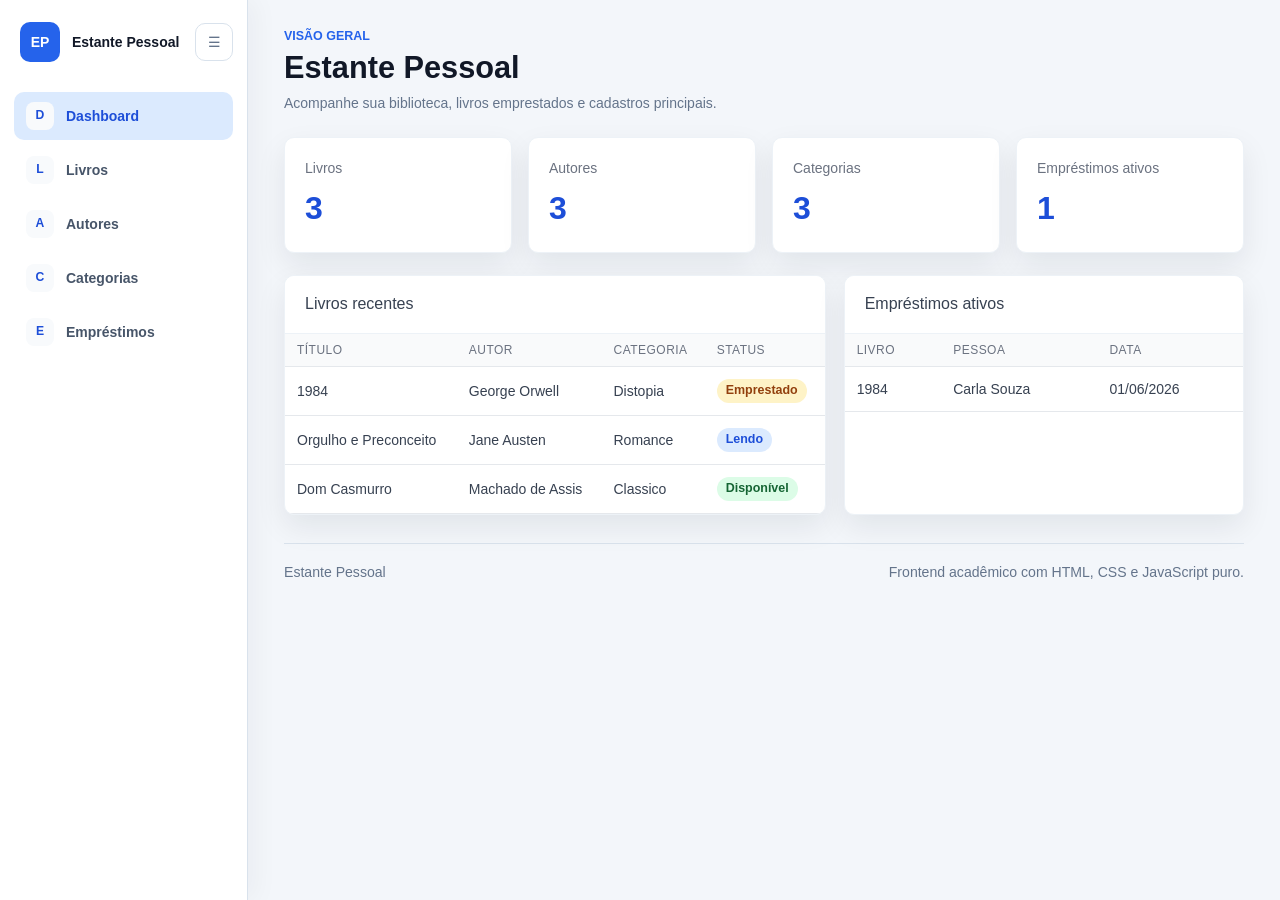
==== index.html @ 1ae8dffc "Initial commit: add Estante Pessoal frontend" ====
<!doctype html>
<html lang="pt-BR">
  <head>
    <meta charset="utf-8">
    <meta name="viewport" content="width=device-width, initial-scale=1">
    <title>Estante Pessoal | Dashboard</title>
    <link rel="stylesheet" href="./src/vendor/tabler/dist/css/tabler.min.css">
    <link rel="stylesheet" href="./src/assets/css/global.css">
    <link rel="stylesheet" href="./src/assets/css/custom.css">
  </head>
  <body>
    <div class="app-shell">
      <aside id="sidebar" class="app-sidebar"></aside>
      <main class="app-main">
        <header class="page-header">
          <div class="page-heading">
            <p class="page-kicker">Visão geral</p>
            <h1 class="page-title">Estante Pessoal</h1>
            <p class="page-description">Acompanhe sua biblioteca, livros emprestados e cadastros principais.</p>
          </div>
        </header>

        <section class="dashboard-grid" id="summaryCards" aria-label="Resumo da estante"></section>

        <section class="content-grid" aria-label="Dados recentes da estante">
          <article class="card table-card">
            <header class="card-header">
              <h2 class="card-title">Livros recentes</h2>
            </header>
            <div class="table-responsive">
              <table class="table table-vcenter">
                <thead>
                  <tr>
                    <th>Título</th>
                    <th>Autor</th>
                    <th>Categoria</th>
                    <th>Status</th>
                  </tr>
                </thead>
                <tbody id="recentBooksTable"></tbody>
              </table>
            </div>
          </article>

          <article class="card table-card">
            <header class="card-header">
              <h2 class="card-title">Empréstimos ativos</h2>
            </header>
            <div class="table-responsive">
              <table class="table table-vcenter">
                <thead>
                  <tr>
                    <th>Livro</th>
                    <th>Pessoa</th>
                    <th>Data</th>
                  </tr>
                </thead>
                <tbody id="activeLoansTable"></tbody>
              </table>
            </div>
          </article>
        </section>

        <footer class="app-footer">
          <span>Estante Pessoal</span>
          <span>Frontend acadêmico com HTML, CSS e JavaScript puro.</span>
        </footer>
      </main>
    </div>
    <div id="toastContainer" class="toast-container"></div>
    <script src="./src/vendor/tabler/dist/js/tabler.min.js" defer></script>
    <script type="module" src="./src/js/controllers/dashboardController.js"></script>
  </body>
</html>
---- src/assets/css/global.css ----
:root {
  --app-primary: #2563eb;
  --app-primary-dark: #1d4ed8;
  --app-primary-soft: #dbeafe;
  --app-bg: #f3f6fa;
  --app-surface: #ffffff;
  --app-surface-muted: #f8fafc;
  --app-border: #d9e2ec;
  --app-border-soft: #edf2f7;
  --app-text: #111827;
  --app-muted: #64748b;
  --app-sidebar-width: 248px;
  --app-sidebar-collapsed-width: 84px;
  --collapsed-nav-item-size: 44px;
  --app-radius: 10px;
  --app-shadow: 0 12px 30px rgba(15, 23, 42, 0.08);
}

* {
  box-sizing: border-box;
}

body {
  min-height: 100vh;
  margin: 0;
  background: var(--app-bg);
  color: var(--app-text);
}

.app-shell {
  display: grid;
  grid-template-columns: var(--app-sidebar-width) minmax(0, 1fr);
  min-height: 100vh;
  transition: grid-template-columns 180ms ease;
}

body.sidebar-collapsed .app-shell {
  grid-template-columns: var(--app-sidebar-collapsed-width) minmax(0, 1fr);
}

.app-sidebar {
  position: sticky;
  top: 0;
  z-index: 1030;
  height: 100vh;
  padding: 18px 14px;
  background: var(--app-surface);
  border-right: 1px solid var(--app-border);
  box-shadow: 8px 0 24px rgba(15, 23, 42, 0.04);
  overflow: hidden;
}

.app-main {
  width: 100%;
  max-width: 1360px;
  margin: 0 auto;
  padding: 28px clamp(18px, 3vw, 36px);
}

.brand {
  display: flex;
  align-items: center;
  gap: 12px;
  min-height: 48px;
  padding: 0 6px;
  color: var(--app-text);
  font-weight: 800;
}

.brand-mark {
  display: grid;
  flex: 0 0 40px;
  width: 40px;
  height: 40px;
  place-items: center;
  border-radius: 10px;
  background: var(--app-primary);
  color: #ffffff;
  font-weight: 800;
}

.brand-text,
.sidebar-text {
  white-space: nowrap;
  transition: opacity 160ms ease;
}

.sidebar-top {
  display: flex;
  align-items: center;
  justify-content: space-between;
  gap: 8px;
  padding-bottom: 18px;
}

.sidebar-toggle,
.mobile-sidebar-button,
.sidebar-close {
  display: inline-grid;
  width: 38px;
  height: 38px;
  place-items: center;
  border: 1px solid var(--app-border);
  border-radius: 10px;
  background: var(--app-surface);
  color: var(--app-muted);
  cursor: pointer;
}

.sidebar-toggle {
  flex: 0 0 38px;
}

.mobile-sidebar-button {
  display: none;
  flex: 0 0 38px;
}

.sidebar-toggle:hover,
.mobile-sidebar-button:hover,
.sidebar-close:hover {
  background: var(--app-primary-soft);
  color: var(--app-primary-dark);
}

.sidebar-close {
  display: none;
}

.nav-list {
  display: grid;
  gap: 6px;
  margin: 8px 0 0;
  padding: 0;
  list-style: none;
}

.nav-link {
  display: flex;
  align-items: center;
  gap: 12px;
  min-height: 44px;
  padding: 10px 12px;
  border-radius: 10px;
  color: #475569;
  text-decoration: none;
  font-weight: 650;
}

.nav-link:hover,
.nav-link.is-active {
  background: var(--app-primary-soft);
  color: var(--app-primary-dark);
}

.nav-icon {
  display: inline-grid;
  flex: 0 0 28px;
  width: 28px;
  height: 28px;
  place-items: center;
  border-radius: 8px;
  background: var(--app-surface-muted);
  color: var(--app-primary-dark);
  font-size: 0.76rem;
  font-weight: 800;
}

body.sidebar-collapsed .app-sidebar {
  display: flex;
  flex-direction: column;
  align-items: center;
  padding: 18px 0;
}

body.sidebar-collapsed .brand {
  display: flex;
  align-items: center;
  justify-content: center;
  width: var(--collapsed-nav-item-size);
  height: var(--collapsed-nav-item-size);
  min-width: var(--collapsed-nav-item-size);
  min-height: var(--collapsed-nav-item-size);
  padding: 0;
  gap: 0;
}

body.sidebar-collapsed .brand-mark {
  width: var(--collapsed-nav-item-size);
  height: var(--collapsed-nav-item-size);
  flex: 0 0 var(--collapsed-nav-item-size);
  line-height: var(--collapsed-nav-item-size);
}

body.sidebar-collapsed .brand-text,
body.sidebar-collapsed .sidebar-text {
  width: 0;
  opacity: 0;
  overflow: hidden;
}

body.sidebar-collapsed .sidebar-top {
  width: 100%;
  display: flex;
  flex-direction: column;
  align-items: center;
  justify-content: center;
  gap: 12px;
  padding-bottom: 24px;
}

body.sidebar-collapsed .sidebar-toggle {
  display: flex;
  align-items: center;
  justify-content: center;
  width: var(--collapsed-nav-item-size);
  height: var(--collapsed-nav-item-size);
  min-width: var(--collapsed-nav-item-size);
  min-height: var(--collapsed-nav-item-size);
  flex: 0 0 var(--collapsed-nav-item-size);
  padding: 0;
  border-radius: 11px;
  line-height: 1;
}

body.sidebar-collapsed .nav-list {
  width: 100%;
  display: grid;
  justify-items: center;
  margin: 0;
  padding: 0;
  gap: 8px;
}

body.sidebar-collapsed .nav-link {
  display: flex;
  align-items: center;
  justify-content: center;
  width: var(--collapsed-nav-item-size);
  height: var(--collapsed-nav-item-size);
  min-width: var(--collapsed-nav-item-size);
  min-height: var(--collapsed-nav-item-size);
  padding: 0;
  border-radius: 11px;
  gap: 0;
  line-height: 1;
}

body.sidebar-collapsed .nav-icon {
  display: flex;
  align-items: center;
  justify-content: center;
  width: var(--collapsed-nav-item-size);
  height: var(--collapsed-nav-item-size);
  flex: 0 0 var(--collapsed-nav-item-size);
  background: transparent;
  border-radius: inherit;
  line-height: 1;
}

.sidebar-overlay {
  position: fixed;
  inset: 0;
  z-index: 1020;
  display: none;
  background: rgba(15, 23, 42, 0.45);
}

.page-header {
  display: flex;
  align-items: flex-start;
  justify-content: space-between;
  gap: 20px;
  margin-bottom: 24px;
}

.page-heading {
  min-width: 0;
}

.page-kicker {
  margin: 0 0 4px;
  color: var(--app-primary);
  font-size: 0.78rem;
  font-weight: 800;
  text-transform: uppercase;
}

.page-title {
  margin: 0;
  color: var(--app-text);
  font-size: clamp(1.6rem, 2.4vw, 2.25rem);
  line-height: 1.15;
}

.page-description {
  max-width: 640px;
  margin: 8px 0 0;
  color: var(--app-muted);
}

.page-actions {
  display: flex;
  flex: 0 0 auto;
  justify-content: flex-end;
}

.dashboard-grid {
  display: grid;
  grid-template-columns: repeat(4, minmax(0, 1fr));
  gap: 16px;
  margin-bottom: 22px;
}

.summary-card {
  border: 1px solid var(--app-border-soft);
  border-radius: var(--app-radius);
  background: var(--app-surface);
  padding: 20px;
  box-shadow: var(--app-shadow);
}

.summary-value {
  display: block;
  margin-top: 8px;
  color: var(--app-primary-dark);
  font-size: 2rem;
  font-weight: 800;
}

.content-grid {
  display: grid;
  grid-template-columns: minmax(0, 1.15fr) minmax(320px, 0.85fr);
  gap: 18px;
}

.content-section {
  display: grid;
  gap: 18px;
}

.table-card {
  overflow: hidden;
}

.form-grid,
.modal-form {
  display: grid;
  grid-template-columns: repeat(2, minmax(0, 1fr));
  gap: 16px;
}

.form-field-wide {
  grid-column: 1 / -1;
}

.form-actions {
  display: flex;
  gap: 10px;
}

.action-buttons {
  display: flex;
  justify-content: flex-end;
  gap: 8px;
  white-space: nowrap;
}

.empty-row {
  color: var(--app-muted);
  text-align: center;
}

.toast-container {
  position: fixed;
  right: 24px;
  top: 24px;
  z-index: 1080;
  display: grid;
  gap: 10px;
  width: min(360px, calc(100vw - 32px));
}

.app-toast {
  padding: 14px 16px;
  border-left: 4px solid var(--app-primary);
  border-radius: var(--app-radius);
  background: var(--app-surface);
  box-shadow: var(--app-shadow);
}

.app-toast.success {
  border-left-color: #16a34a;
}

.app-toast.error {
  border-left-color: #dc2626;
}

.app-toast.warning {
  border-left-color: #d97706;
}

.color-swatch {
  display: inline-block;
  width: 18px;
  height: 18px;
  border-radius: 50%;
  border: 1px solid var(--app-border);
  vertical-align: middle;
}

.status-badge {
  display: inline-flex;
  align-items: center;
  min-height: 24px;
  padding: 3px 9px;
  border-radius: 999px;
  font-size: 0.78rem;
  font-weight: 700;
}

.status-badge-available,
.status-badge-returned {
  background: #dcfce7;
  color: #166534;
}

.status-badge-reading,
.status-badge-active {
  background: #dbeafe;
  color: #1d4ed8;
}

.status-badge-loaned,
.status-badge-late {
  background: #fef3c7;
  color: #92400e;
}

.app-footer {
  display: flex;
  justify-content: space-between;
  gap: 12px;
  margin-top: 28px;
  padding-top: 18px;
  border-top: 1px solid var(--app-border);
  color: var(--app-muted);
  font-size: 0.88rem;
}

@media (max-width: 1100px) {
  .dashboard-grid {
    grid-template-columns: repeat(2, minmax(0, 1fr));
  }

  .content-grid {
    grid-template-columns: 1fr;
  }
}

@media (max-width: 760px) {
  .app-shell,
  body.sidebar-collapsed .app-shell {
    grid-template-columns: 1fr;
  }

  .app-sidebar {
    position: fixed;
    left: 0;
    top: 0;
    width: min(82vw, 300px);
    max-width: 300px;
    transform: translateX(-105%);
    transition: transform 180ms ease;
  }

  body.mobile-sidebar-open .app-sidebar {
    transform: translateX(0);
  }

  body.mobile-sidebar-open .sidebar-overlay {
    display: block;
  }

  .sidebar-close {
    display: inline-grid;
  }

  .sidebar-toggle {
    display: none;
  }

  .mobile-sidebar-button {
    display: inline-grid;
  }

  body.sidebar-collapsed .brand-text,
  body.sidebar-collapsed .sidebar-text {
    width: auto;
    opacity: 1;
    overflow: visible;
  }

  body.sidebar-collapsed .brand {
    width: auto;
    height: auto;
    min-width: 0;
    min-height: 48px;
    justify-content: flex-start;
    gap: 12px;
    padding: 0 6px;
  }

  body.sidebar-collapsed .brand-mark {
    width: 40px;
    height: 40px;
    flex: 0 0 40px;
  }

  body.sidebar-collapsed .sidebar-top {
    flex-direction: row;
    align-items: center;
    justify-content: space-between;
    gap: 8px;
    padding-bottom: 18px;
  }

  body.sidebar-collapsed .nav-link {
    width: auto;
    height: auto;
    min-width: 0;
    min-height: 44px;
    justify-content: flex-start;
    padding-inline: 12px;
    gap: 12px;
  }

  body.sidebar-collapsed .nav-icon {
    width: 28px;
    height: 28px;
    flex: 0 0 28px;
    background: var(--app-surface-muted);
  }

  .app-main {
    padding: 24px 16px 22px;
  }

  .page-header {
    flex-direction: row;
    flex-wrap: wrap;
    align-items: stretch;
    justify-content: flex-start;
  }

  .page-heading {
    flex: 1 1 auto;
  }

  .page-actions {
    flex-basis: 100%;
    justify-content: stretch;
  }

  .page-actions .btn {
    width: 100%;
  }

  .dashboard-grid,
  .form-grid,
  .modal-form {
    grid-template-columns: 1fr;
  }

  .action-buttons {
    flex-wrap: wrap;
    justify-content: flex-start;
    white-space: normal;
  }

  .app-footer {
    flex-direction: column;
  }
}
---- src/assets/css/custom.css ----
.btn-primary {
  --tblr-btn-bg: var(--app-primary);
  --tblr-btn-border-color: var(--app-primary);
  --tblr-btn-hover-bg: var(--app-primary-dark);
  --tblr-btn-hover-border-color: var(--app-primary-dark);
}

.btn-outline-primary {
  --tblr-btn-color: var(--app-primary);
  --tblr-btn-border-color: #bfdbfe;
  --tblr-btn-hover-bg: var(--app-primary);
  --tblr-btn-hover-border-color: var(--app-primary);
}

.card {
  border-color: var(--app-border-soft);
  border-radius: var(--app-radius);
  background: var(--app-surface);
  box-shadow: var(--app-shadow);
}

.card-header {
  min-height: 58px;
  background: var(--app-surface);
  border-bottom-color: var(--app-border-soft);
}

.table {
  margin-bottom: 0;
}

.table th {
  color: #64748b;
  font-size: 0.76rem;
  letter-spacing: 0;
  text-transform: uppercase;
}

.table td {
  vertical-align: middle;
}

.form-control:focus,
.form-select:focus {
  border-color: var(--app-primary);
  box-shadow: 0 0 0 0.25rem rgba(37, 99, 235, 0.14);
}

.modal-content {
  border: 0;
  border-radius: var(--app-radius);
  box-shadow: 0 24px 70px rgba(15, 23, 42, 0.22);
}

.modal-form {
  gap: 14px 16px;
  padding-bottom: 14px;
}

.modal-header,
.modal-footer {
  border-color: var(--app-border-soft);
}

.modal-form .modal-footer {
  min-height: auto;
  margin-top: 2px;
  padding: 12px 0 0;
  background: var(--app-surface);
  border-top: 1px solid var(--app-border-soft);
}

.modal-title {
  font-size: 1.15rem;
  font-weight: 800;
}
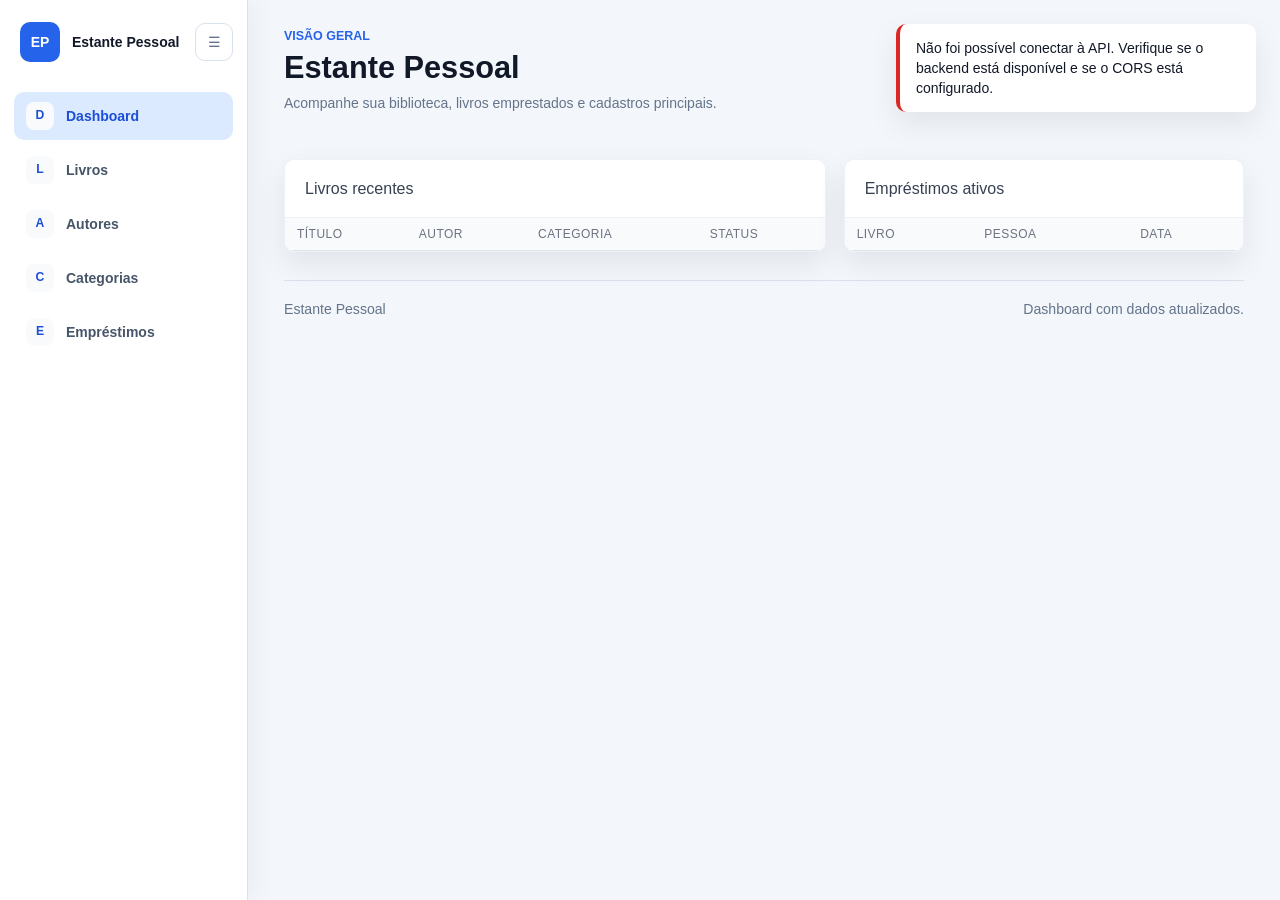
==== commit 496b767e: "feat: integra frontend com API Spring Boot" ====
--- a/index.html
+++ b/index.html
@@ -63,7 +63,7 @@
 
         <footer class="app-footer">
           <span>Estante Pessoal</span>
-          <span>Frontend acadêmico com HTML, CSS e JavaScript puro.</span>
+          <span>Dashboard com dados atualizados.</span>
         </footer>
       </main>
     </div>
